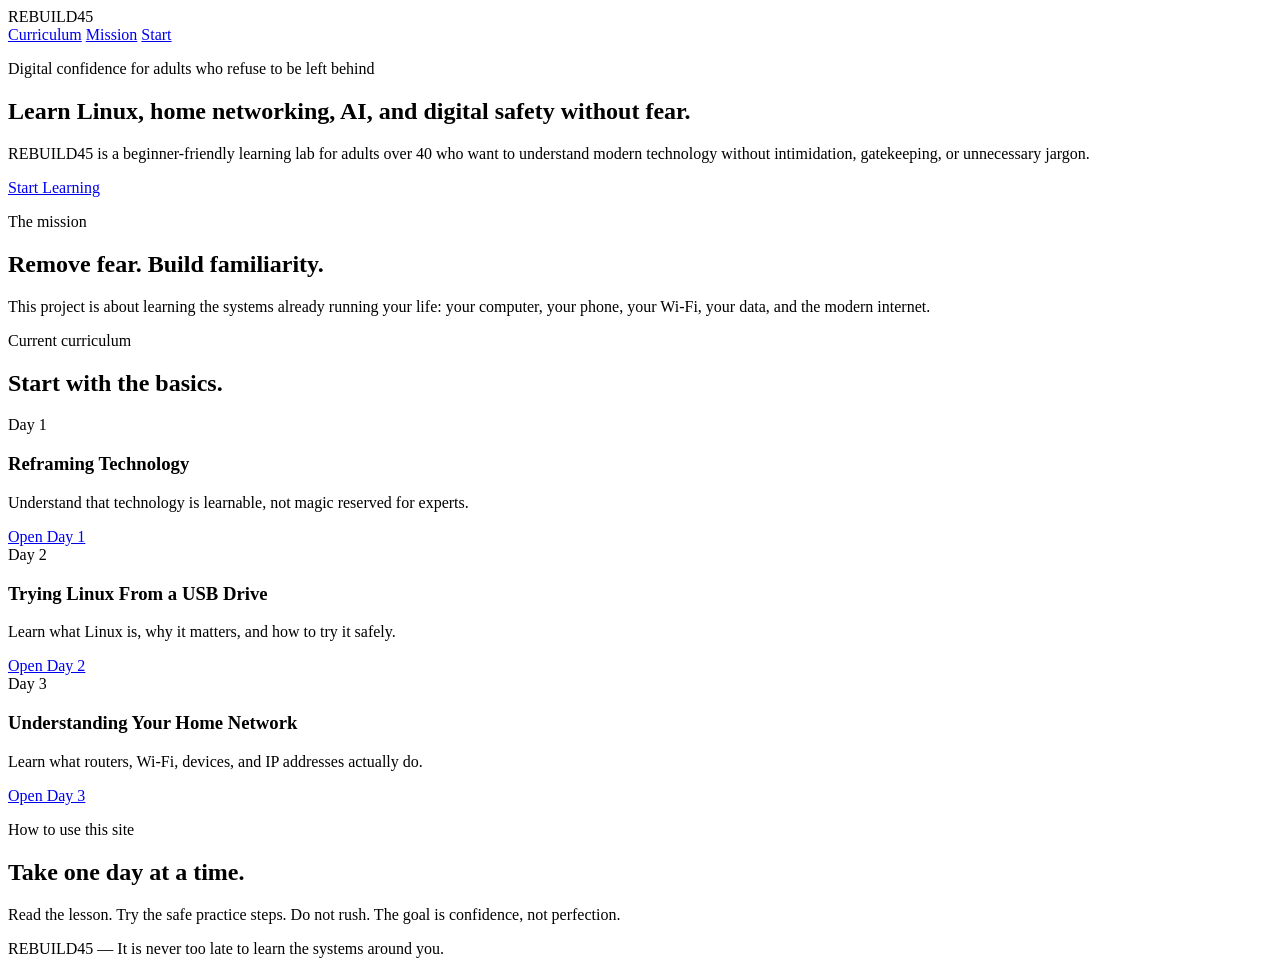
==== docs/index.html @ a3cb30c7 "Add GitHub Pages homepage" ====
<!DOCTYPE html>
<html lang="en">
<head>
  <meta charset="UTF-8">
  <meta name="viewport" content="width=device-width, initial-scale=1.0">
  <title>REBUILD45</title>
  <link rel="stylesheet" href="style.css">
</head>
<body>
  <header class="hero">
    <nav class="nav">
      <div class="logo">REBUILD45</div>
      <div class="nav-links">
        <a href="#curriculum">Curriculum</a>
        <a href="#mission">Mission</a>
        <a href="#start">Start</a>
      </div>
    </nav>

    <section class="hero-content">
      <p class="eyebrow">Digital confidence for adults who refuse to be left behind</p>
      <h1>Learn Linux, home networking, AI, and digital safety without fear.</h1>
      <p class="hero-text">
        REBUILD45 is a beginner-friendly learning lab for adults over 40 who want to understand modern technology without intimidation, gatekeeping, or unnecessary jargon.
      </p>
      <a class="button" href="#curriculum">Start Learning</a>
    </section>
  </header>

  <main>
    <section id="mission" class="section split">
      <div>
        <p class="eyebrow">The mission</p>
        <h2>Remove fear. Build familiarity.</h2>
      </div>
      <p>
        This project is about learning the systems already running your life: your computer, your phone, your Wi-Fi, your data, and the modern internet.
      </p>
    </section>

    <section id="curriculum" class="section">
      <p class="eyebrow">Current curriculum</p>
      <h2>Start with the basics.</h2>
      <div class="cards">
        <article class="card">
          <span>Day 1</span>
          <h3>Reframing Technology</h3>
          <p>Understand that technology is learnable, not magic reserved for experts.</p>
          <a href="../day1/README.md">Open Day 1</a>
        </article>

        <article class="card featured">
          <span>Day 2</span>
          <h3>Trying Linux From a USB Drive</h3>
          <p>Learn what Linux is, why it matters, and how to try it safely.</p>
          <a href="../linux-basics/day2-linux-basics.md">Open Day 2</a>
        </article>

        <article class="card featured">
          <span>Day 3</span>
          <h3>Understanding Your Home Network</h3>
          <p>Learn what routers, Wi-Fi, devices, and IP addresses actually do.</p>
          <a href="../linux-basics/day3%20understanding%20the%20network%20in%20your%20home">Open Day 3</a>
        </article>
      </div>
    </section>

    <section id="start" class="section callout">
      <p class="eyebrow">How to use this site</p>
      <h2>Take one day at a time.</h2>
      <p>
        Read the lesson. Try the safe practice steps. Do not rush. The goal is confidence, not perfection.
      </p>
    </section>
  </main>

  <footer>
    <p>REBUILD45 — It is never too late to learn the systems around you.</p>
  </footer>
</body>
</html>
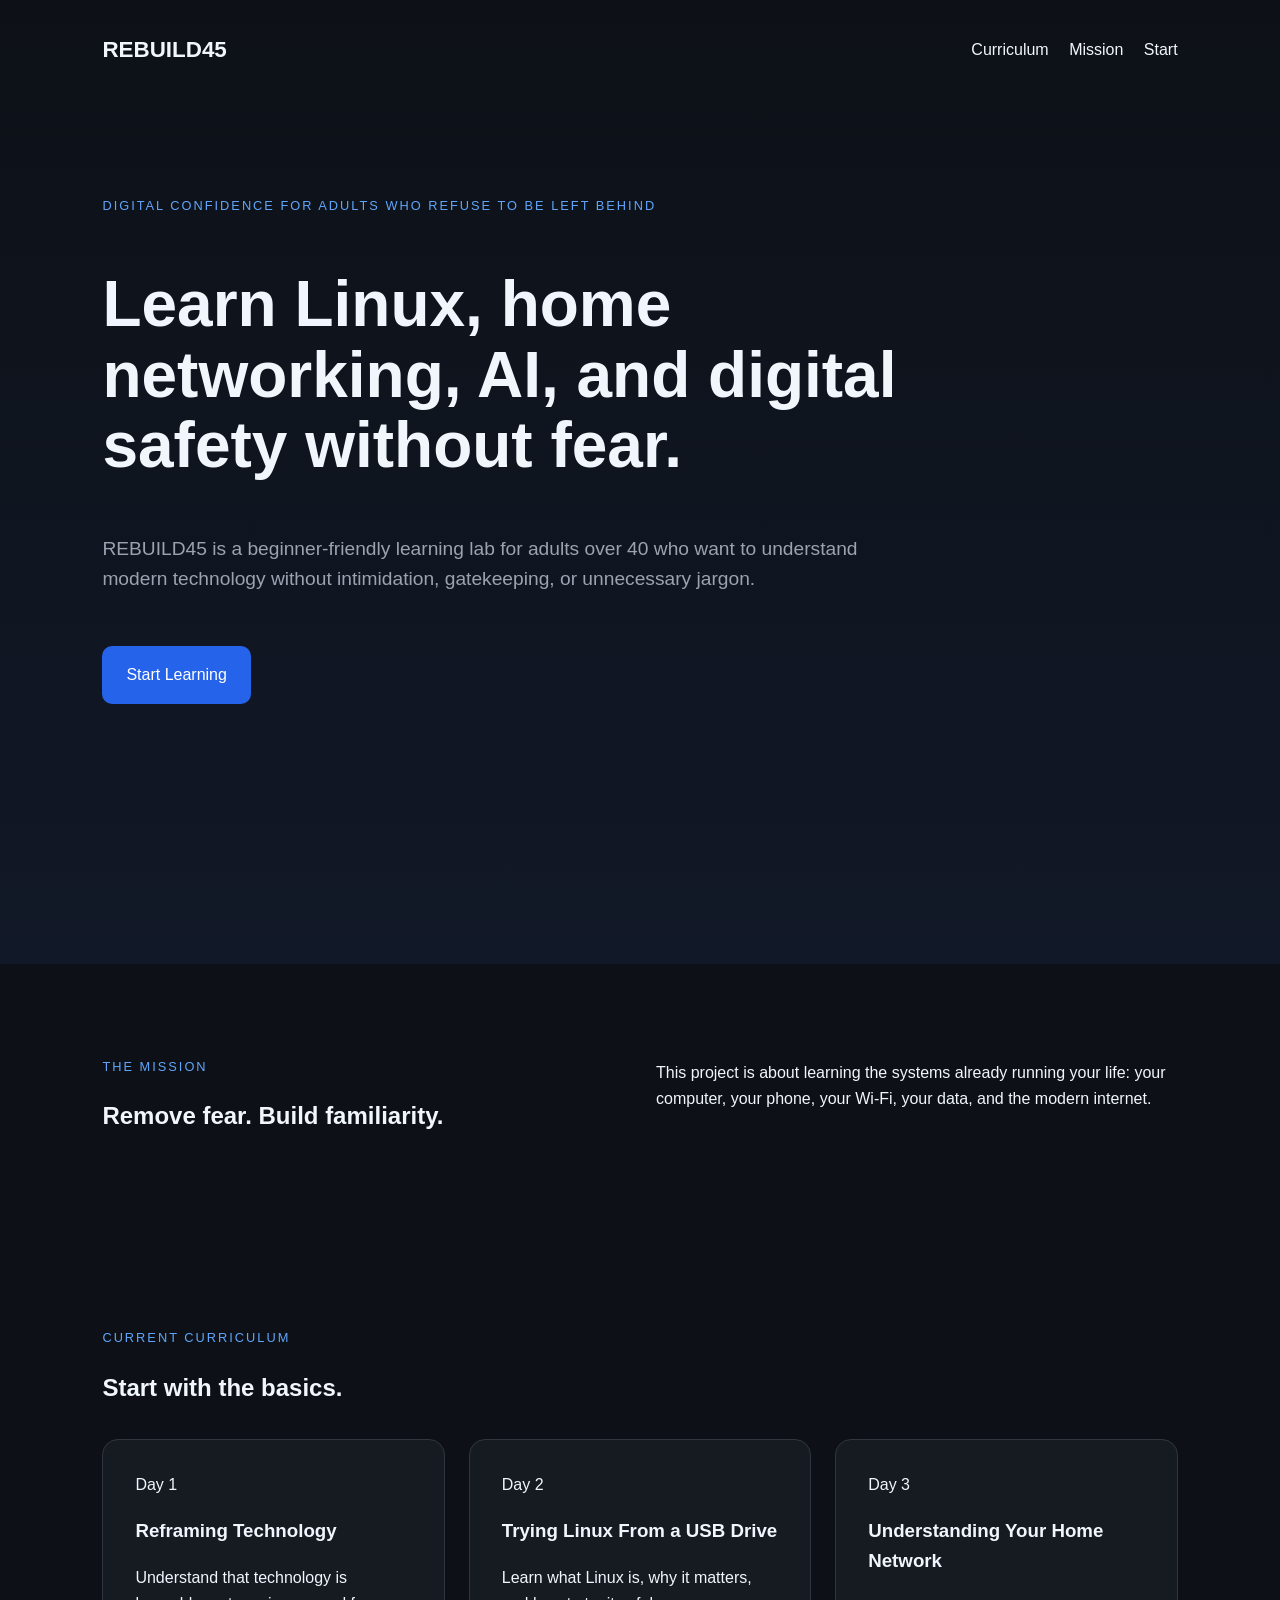
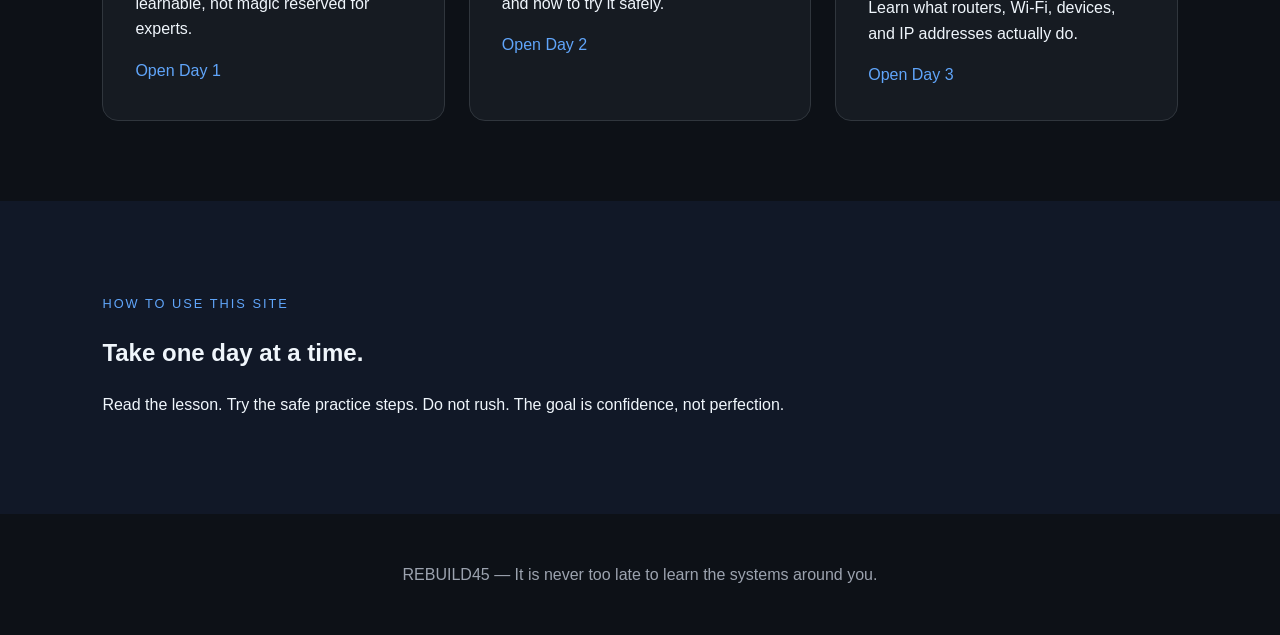
==== commit 72a34afb: "Point Day 3 website card to Day 3 page" ====
--- a/docs/index.html
+++ b/docs/index.html
@@ -60,7 +60,7 @@
           <span>Day 3</span>
           <h3>Understanding Your Home Network</h3>
           <p>Learn what routers, Wi-Fi, devices, and IP addresses actually do.</p>
-          <a href="../linux-basics/day3%20understanding%20the%20network%20in%20your%20home">Open Day 3</a>
+          <a href="day3.html">Open Day 3</a>
         </article>
       </div>
     </section>
--- a/docs/style.css
+++ b/docs/style.css
@@ -0,0 +1,111 @@
+body {
+  margin: 0;
+  font-family: Arial, sans-serif;
+  background: #0d1117;
+  color: #f0f6fc;
+  line-height: 1.6;
+}
+
+.hero {
+  padding: 2rem 8%;
+  min-height: 100vh;
+  background: linear-gradient(180deg, #0d1117 0%, #111827 100%);
+}
+
+.nav {
+  display: flex;
+  justify-content: space-between;
+  align-items: center;
+}
+
+.logo {
+  font-size: 1.4rem;
+  font-weight: bold;
+}
+
+.nav-links a {
+  color: #f0f6fc;
+  text-decoration: none;
+  margin-left: 1rem;
+}
+
+.hero-content {
+  max-width: 800px;
+  margin-top: 8rem;
+}
+
+.hero-content h1 {
+  font-size: 4rem;
+  line-height: 1.1;
+}
+
+.hero-text {
+  font-size: 1.2rem;
+  color: #9ca3af;
+}
+
+.eyebrow {
+  text-transform: uppercase;
+  letter-spacing: 2px;
+  color: #60a5fa;
+  font-size: 0.8rem;
+}
+
+.button {
+  display: inline-block;
+  margin-top: 2rem;
+  padding: 1rem 1.5rem;
+  background: #2563eb;
+  color: white;
+  text-decoration: none;
+  border-radius: 10px;
+}
+
+.section {
+  padding: 5rem 8%;
+}
+
+.split {
+  display: grid;
+  grid-template-columns: 1fr 1fr;
+  gap: 2rem;
+}
+
+.cards {
+  display: grid;
+  grid-template-columns: repeat(auto-fit, minmax(250px, 1fr));
+  gap: 1.5rem;
+  margin-top: 2rem;
+}
+
+.card {
+  background: #161b22;
+  padding: 2rem;
+  border-radius: 16px;
+  border: 1px solid #30363d;
+}
+
+.card a {
+  color: #60a5fa;
+  text-decoration: none;
+}
+
+.callout {
+  background: #111827;
+}
+
+footer {
+  padding: 2rem;
+  text-align: center;
+  color: #9ca3af;
+}
+
+@media (max-width: 768px) {
+  .hero-content h1 {
+    font-size: 2.5rem;
+  }
+
+  .split {
+    grid-template-columns: 1fr;
+  }
+}
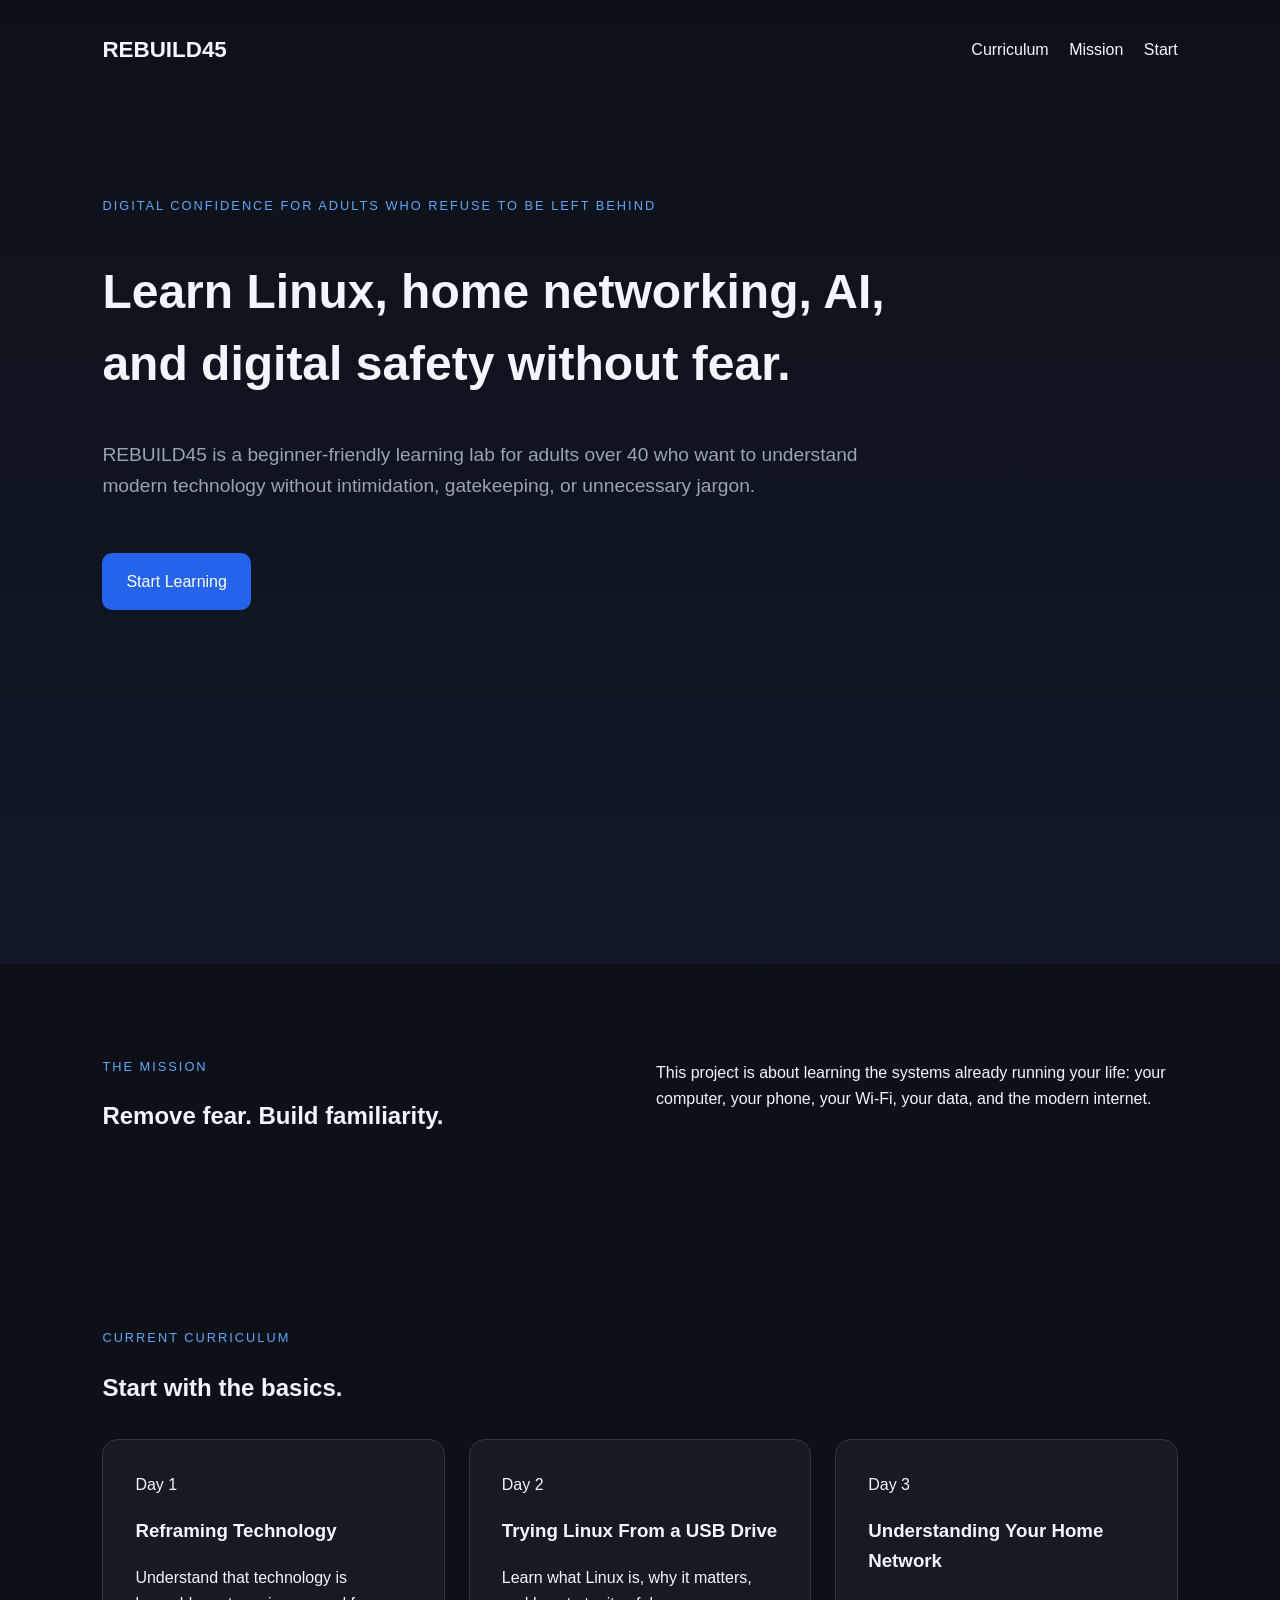
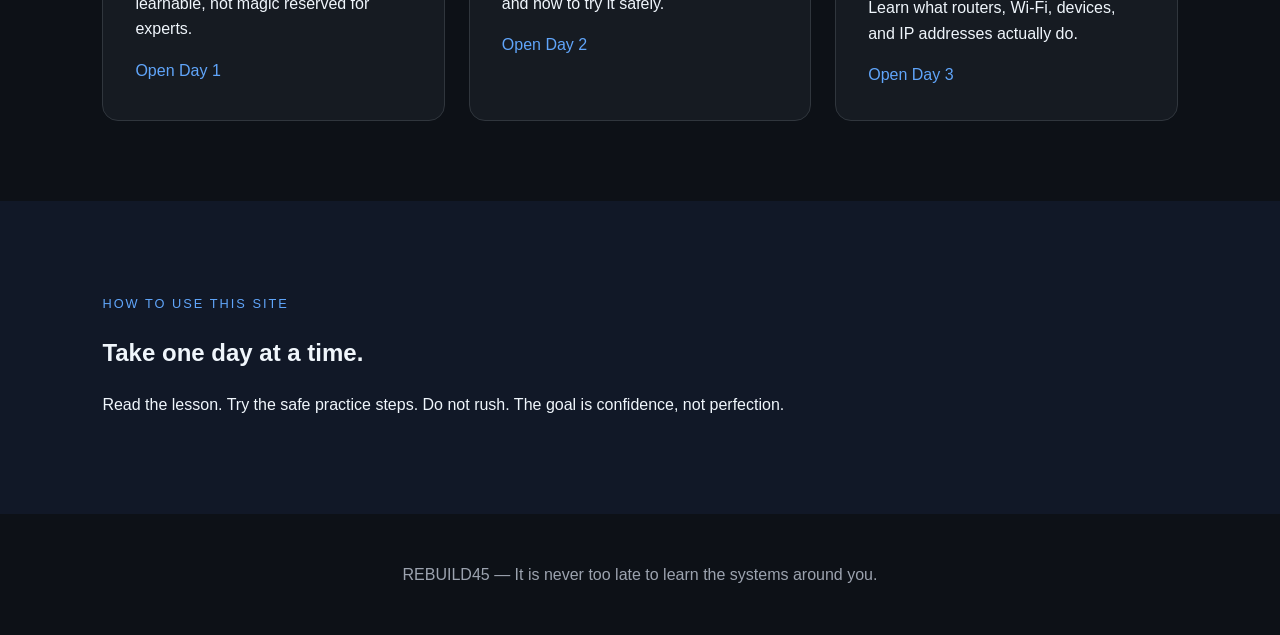
==== commit 0cc978d4: "Fix broken navigation links, add accessibility improvements, and prepare consistent styling." ====
--- a/docs/index.html
+++ b/docs/index.html
@@ -46,16 +46,14 @@
           <span>Day 1</span>
           <h3>Reframing Technology</h3>
           <p>Understand that technology is learnable, not magic reserved for experts.</p>
-          <a href="../day1/README.md">Open Day 1</a>
+          <a href="day1.html">Open Day 1</a>
         </article>
-
         <article class="card featured">
           <span>Day 2</span>
           <h3>Trying Linux From a USB Drive</h3>
           <p>Learn what Linux is, why it matters, and how to try it safely.</p>
-          <a href="../linux-basics/day2-linux-basics.md">Open Day 2</a>
+          <a href="day2.html">Open Day 2</a>
         </article>
-
         <article class="card featured">
           <span>Day 3</span>
           <h3>Understanding Your Home Network</h3>
@@ -78,4 +76,4 @@
     <p>REBUILD45 — It is never too late to learn the systems around you.</p>
   </footer>
 </body>
-</html>
+</html>
--- a/docs/style.css
+++ b/docs/style.css
@@ -35,8 +35,8 @@
 }
 
 .hero-content h1 {
-  font-size: 4rem;
-  line-height: 1.1;
+  font-size: 3rem;
+  line-height: 1.5;
 }
 
 .hero-text {
@@ -108,4 +108,4 @@
   .split {
     grid-template-columns: 1fr;
   }
-}
+}
